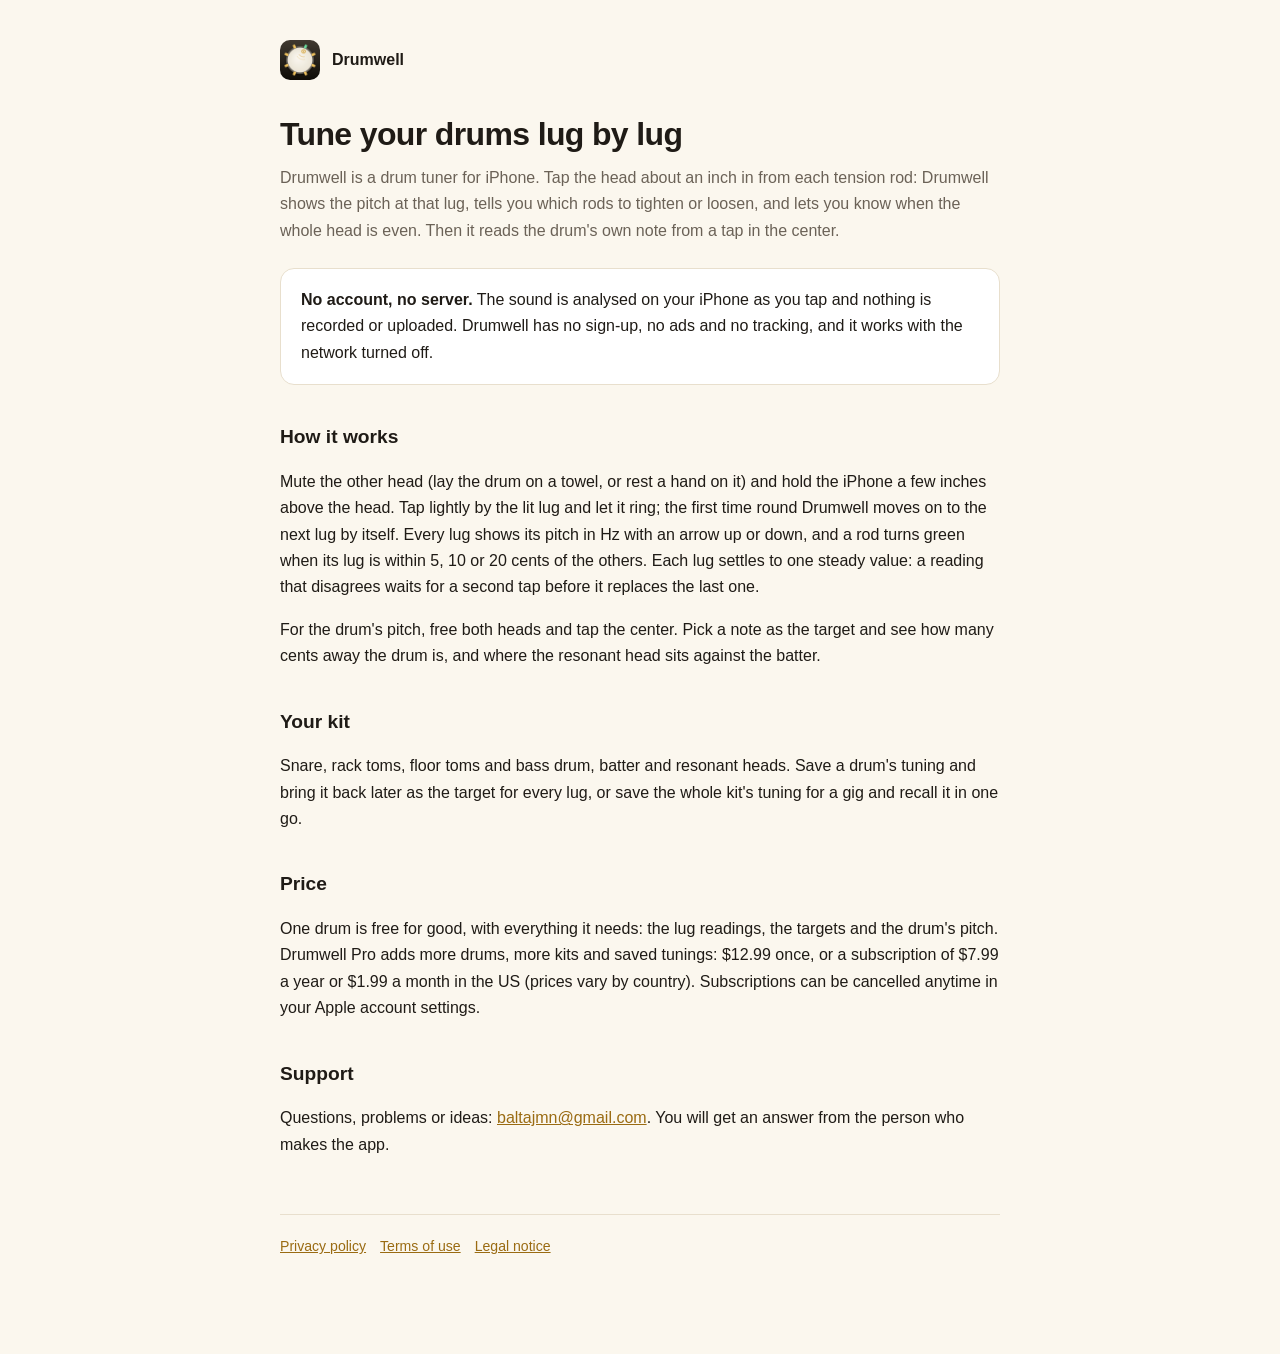
==== index.html @ eb7dcdca "Web: landing, privacy and terms Co-Authored-By: Claude Opus 5.5 <noreply@anthropic.com>" ====
<!doctype html>
<html lang="en">
<head>
<meta charset="utf-8">
<meta name="viewport" content="width=device-width, initial-scale=1">
<title>Drumwell: Drum Tuner for iPhone</title>
<meta name="description" content="Tap next to each tension rod and Drumwell shows the pitch at every lug, which rods to tighten or loosen, and the drum's note. Snare, toms and kick. No account, works offline.">
<link rel="canonical" href="https://drumwell.baltajmn.dev/">
<link rel="icon" href="/dw/icon-64.png" type="image/png">
<link rel="apple-touch-icon" href="/dw/icon-180.png">
<link rel="stylesheet" href="/dw/site.css">
</head>
<body>
<main>
<a class="brand" href="/"><img src="/dw/icon-180.png" alt="">Drumwell</a>
<h1>Tune your drums lug by lug</h1>
<p class="lede">Drumwell is a drum tuner for iPhone. Tap the head about an inch in from each tension rod: Drumwell shows the pitch at that lug, tells you which rods to tighten or loosen, and lets you know when the whole head is even. Then it reads the drum's own note from a tap in the center.</p>

<div class="box"><p><strong>No account, no server.</strong> The sound is analysed on your iPhone as you tap and nothing is recorded or uploaded. Drumwell has no sign-up, no ads and no tracking, and it works with the network turned off.</p></div>

<h2>How it works</h2>
<p>Mute the other head (lay the drum on a towel, or rest a hand on it) and hold the iPhone a few inches above the head. Tap lightly by the lit lug and let it ring; the first time round Drumwell moves on to the next lug by itself. Every lug shows its pitch in Hz with an arrow up or down, and a rod turns green when its lug is within 5, 10 or 20 cents of the others. Each lug settles to one steady value: a reading that disagrees waits for a second tap before it replaces the last one.</p>
<p>For the drum's pitch, free both heads and tap the center. Pick a note as the target and see how many cents away the drum is, and where the resonant head sits against the batter.</p>

<h2>Your kit</h2>
<p>Snare, rack toms, floor toms and bass drum, batter and resonant heads. Save a drum's tuning and bring it back later as the target for every lug, or save the whole kit's tuning for a gig and recall it in one go.</p>

<h2>Price</h2>
<p>One drum is free for good, with everything it needs: the lug readings, the targets and the drum's pitch. Drumwell Pro adds more drums, more kits and saved tunings: $12.99 once, or a subscription of $7.99 a year or $1.99 a month in the US (prices vary by country). Subscriptions can be cancelled anytime in your Apple account settings.</p>

<h2>Support</h2>
<p>Questions, problems or ideas: <a href="mailto:baltajmn@gmail.com?subject=Drumwell">baltajmn@gmail.com</a>. You will get an answer from the person who makes the app.</p>

<footer><a href="/privacy/">Privacy policy</a><a href="https://www.apple.com/legal/internet-services/itunes/dev/stdeula/">Terms of use</a><a href="/legal.html">Legal notice</a></footer>
</main>
</body>
</html>
---- dw/site.css ----
:root { --bg: #FBF7EE; --surface: #FFFFFF; --ink: #1F1B16; --muted: #6B6257; --line: #E8DFCD; --accent: #9A6B12; }
@media (prefers-color-scheme: dark) {
  :root { --bg: #161411; --surface: #211E1A; --ink: #F3ECDF; --muted: #B0A595; --line: #37312A; --accent: #E9B44C; }
}
* { box-sizing: border-box; }
body { margin: 0; padding: 40px 20px 96px; background: var(--bg); color: var(--ink);
  font: 16px/1.65 -apple-system, BlinkMacSystemFont, "Segoe UI", Roboto, Helvetica, Arial, sans-serif; }
main { max-width: 720px; margin: 0 auto; }
h1 { font-size: 2rem; font-weight: 650; letter-spacing: -0.02em; margin: 0 0 4px; }
h2 { font-size: 1.2rem; font-weight: 650; margin: 36px 0 8px; }
.brand { display: flex; align-items: center; gap: 12px; margin: 0 0 28px; text-decoration: none; color: var(--ink); font-weight: 650; }
.brand img { width: 40px; height: 40px; border-radius: 10px; }
.lede { color: var(--muted); margin: 0 0 24px; }
.box { background: var(--surface); border: 1px solid var(--line); border-radius: 14px; padding: 18px 20px; margin: 24px 0; }
.box p { margin: 0; }
table { border-collapse: collapse; width: 100%; font-size: 0.94rem; }
th, td { text-align: left; padding: 10px 12px; border-bottom: 1px solid var(--line); vertical-align: top; }
th { color: var(--muted); font-weight: 600; width: 32%; }
a { color: var(--accent); }
footer { color: var(--muted); font-size: 0.88rem; margin-top: 56px; border-top: 1px solid var(--line); padding-top: 20px; }
footer a { margin-right: 14px; }
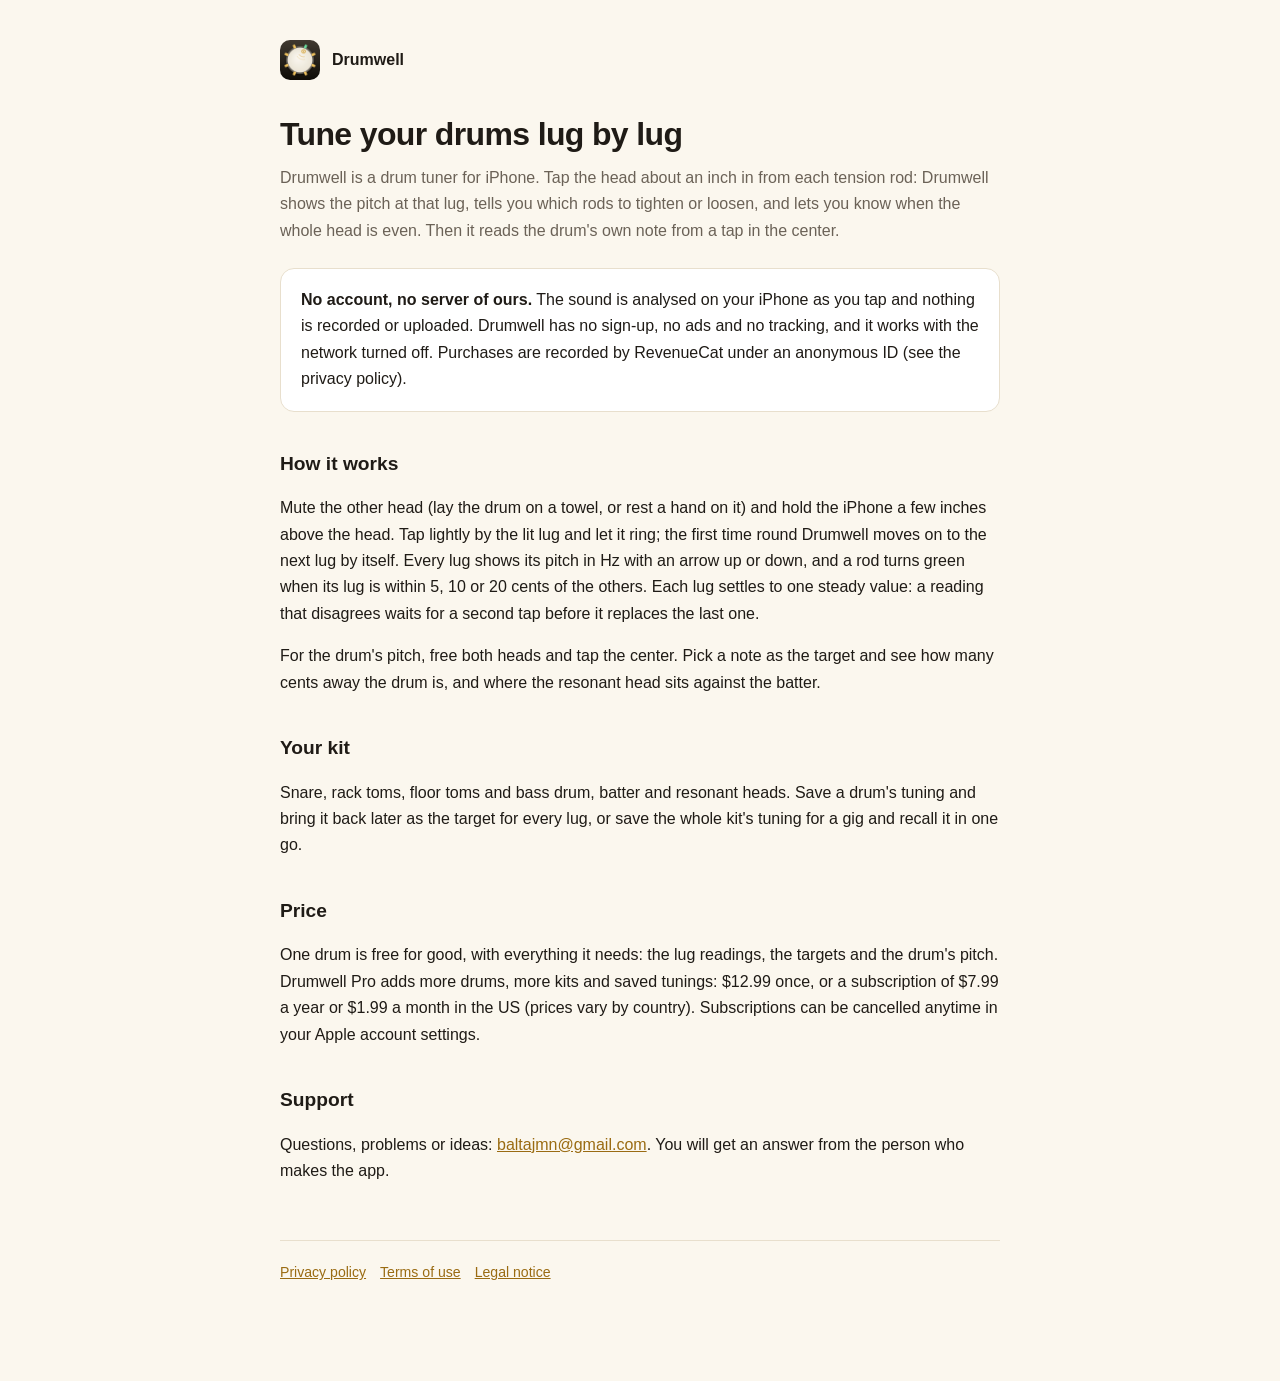
==== commit b71aecee: "Privacy: RevenueCat records purchases Co-Authored-By: Claude Opus 5.5 <noreply@anthropic.com>" ====
--- a/index.html
+++ b/index.html
@@ -16,7 +16,7 @@
 <h1>Tune your drums lug by lug</h1>
 <p class="lede">Drumwell is a drum tuner for iPhone. Tap the head about an inch in from each tension rod: Drumwell shows the pitch at that lug, tells you which rods to tighten or loosen, and lets you know when the whole head is even. Then it reads the drum's own note from a tap in the center.</p>
 
-<div class="box"><p><strong>No account, no server.</strong> The sound is analysed on your iPhone as you tap and nothing is recorded or uploaded. Drumwell has no sign-up, no ads and no tracking, and it works with the network turned off.</p></div>
+<div class="box"><p><strong>No account, no server of ours.</strong> The sound is analysed on your iPhone as you tap and nothing is recorded or uploaded. Drumwell has no sign-up, no ads and no tracking, and it works with the network turned off. Purchases are recorded by RevenueCat under an anonymous ID (see the privacy policy).</p></div>
 
 <h2>How it works</h2>
 <p>Mute the other head (lay the drum on a towel, or rest a hand on it) and hold the iPhone a few inches above the head. Tap lightly by the lit lug and let it ring; the first time round Drumwell moves on to the next lug by itself. Every lug shows its pitch in Hz with an arrow up or down, and a rod turns green when its lug is within 5, 10 or 20 cents of the others. Each lug settles to one steady value: a reading that disagrees waits for a second tap before it replaces the last one.</p>
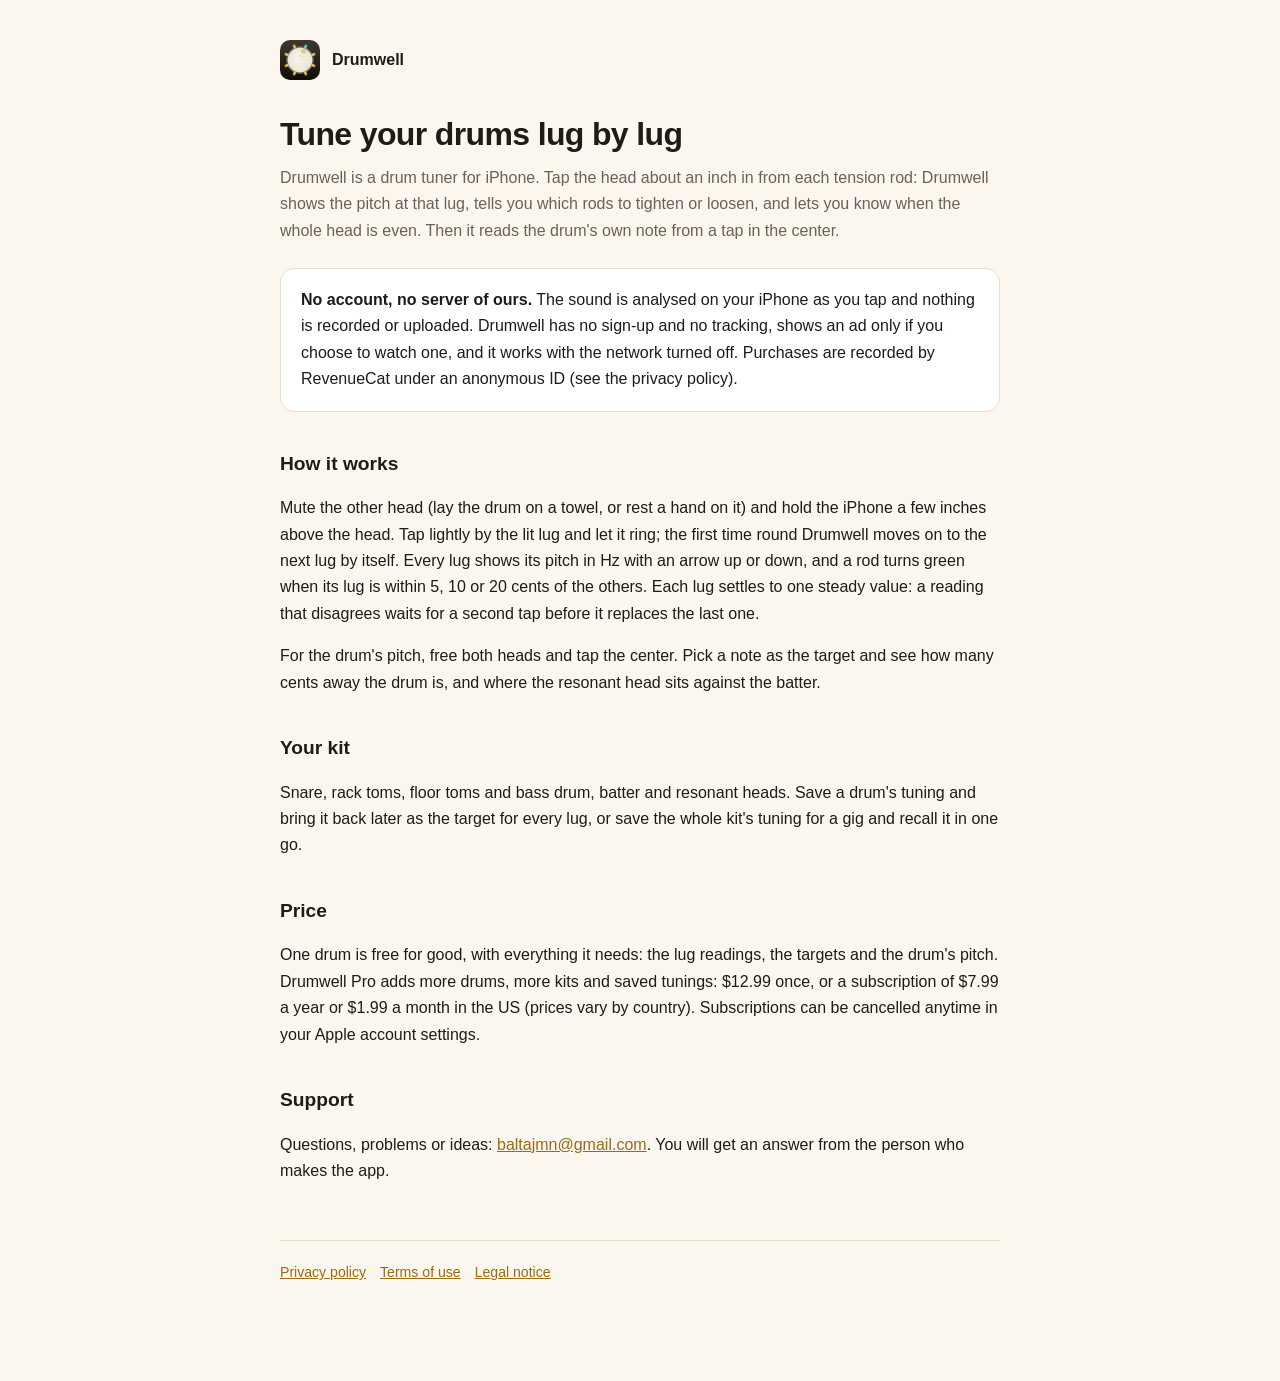
==== commit 661f90bb: "Home: no longer claims no ads (one optional rewarded ad) Co-Authored-By: Claude Sonnet 5.5 <noreply@" ====
--- a/index.html
+++ b/index.html
@@ -16,7 +16,7 @@
 <h1>Tune your drums lug by lug</h1>
 <p class="lede">Drumwell is a drum tuner for iPhone. Tap the head about an inch in from each tension rod: Drumwell shows the pitch at that lug, tells you which rods to tighten or loosen, and lets you know when the whole head is even. Then it reads the drum's own note from a tap in the center.</p>
 
-<div class="box"><p><strong>No account, no server of ours.</strong> The sound is analysed on your iPhone as you tap and nothing is recorded or uploaded. Drumwell has no sign-up, no ads and no tracking, and it works with the network turned off. Purchases are recorded by RevenueCat under an anonymous ID (see the privacy policy).</p></div>
+<div class="box"><p><strong>No account, no server of ours.</strong> The sound is analysed on your iPhone as you tap and nothing is recorded or uploaded. Drumwell has no sign-up and no tracking, shows an ad only if you choose to watch one, and it works with the network turned off. Purchases are recorded by RevenueCat under an anonymous ID (see the privacy policy).</p></div>
 
 <h2>How it works</h2>
 <p>Mute the other head (lay the drum on a towel, or rest a hand on it) and hold the iPhone a few inches above the head. Tap lightly by the lit lug and let it ring; the first time round Drumwell moves on to the next lug by itself. Every lug shows its pitch in Hz with an arrow up or down, and a rod turns green when its lug is within 5, 10 or 20 cents of the others. Each lug settles to one steady value: a reading that disagrees waits for a second tap before it replaces the last one.</p>
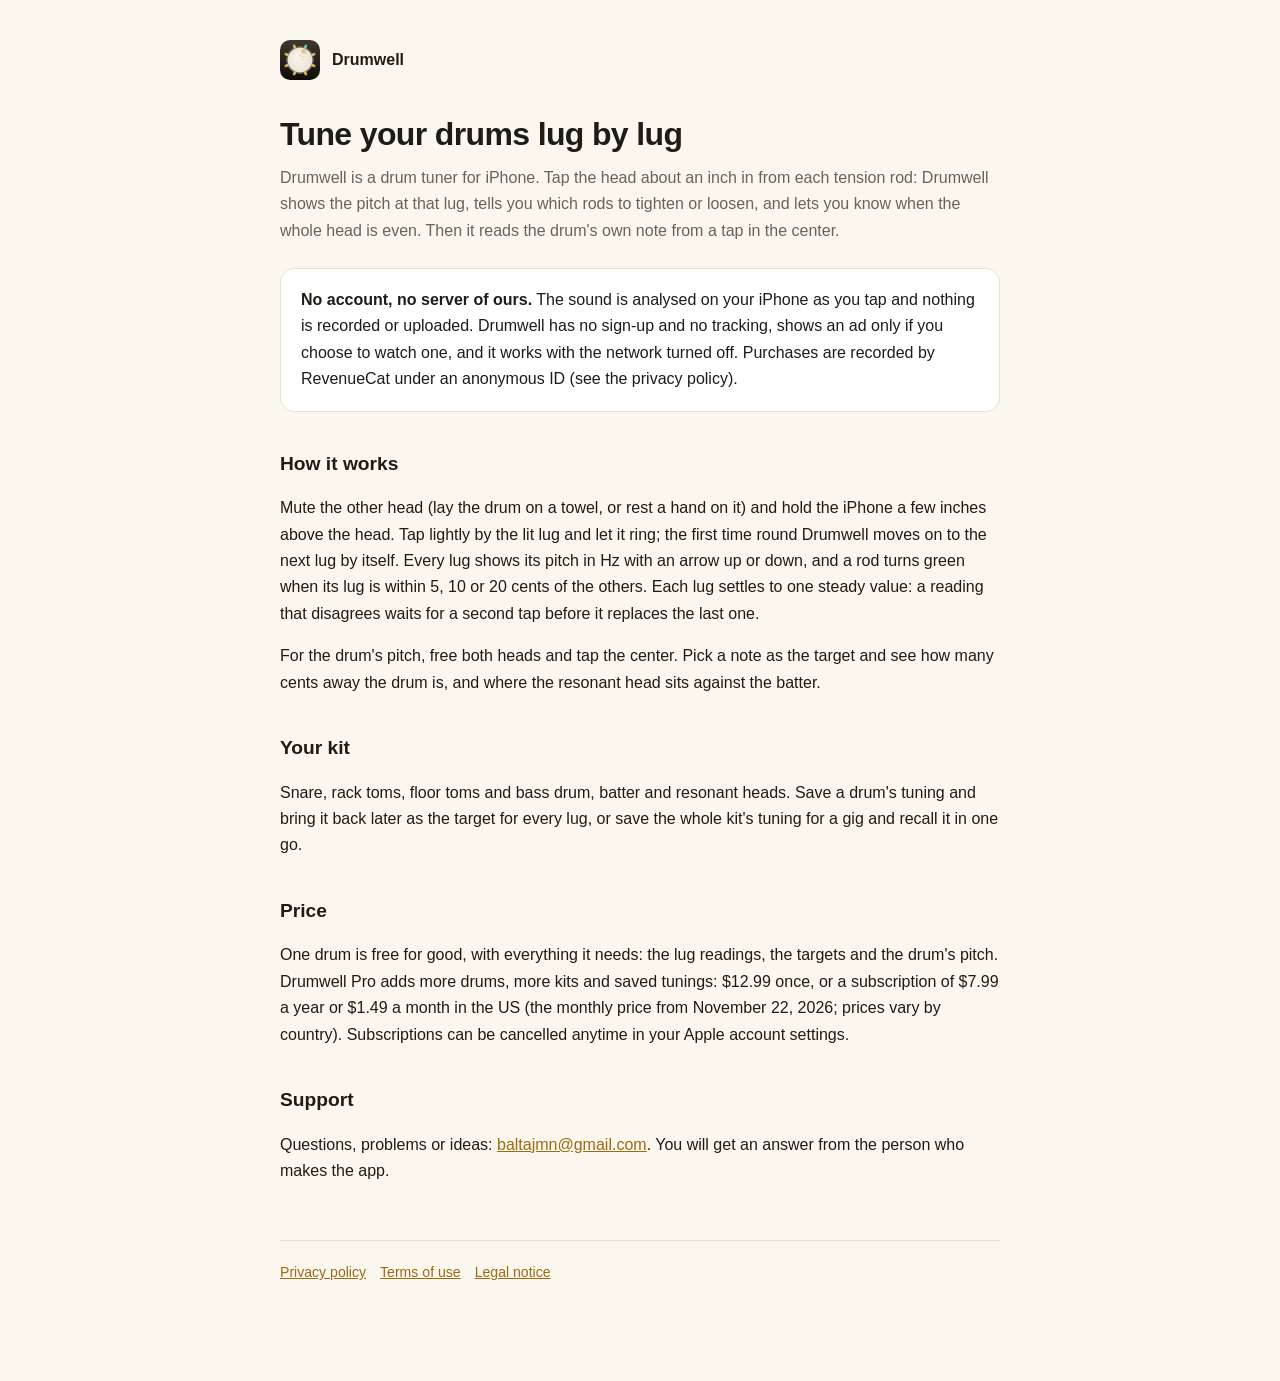
==== commit ce7548f0: "Home: monthly at $1.49 in the US from November 22, 2026 Drumwell's monthly plan drops from $1.99 to " ====
--- a/index.html
+++ b/index.html
@@ -26,7 +26,7 @@
 <p>Snare, rack toms, floor toms and bass drum, batter and resonant heads. Save a drum's tuning and bring it back later as the target for every lug, or save the whole kit's tuning for a gig and recall it in one go.</p>
 
 <h2>Price</h2>
-<p>One drum is free for good, with everything it needs: the lug readings, the targets and the drum's pitch. Drumwell Pro adds more drums, more kits and saved tunings: $12.99 once, or a subscription of $7.99 a year or $1.99 a month in the US (prices vary by country). Subscriptions can be cancelled anytime in your Apple account settings.</p>
+<p>One drum is free for good, with everything it needs: the lug readings, the targets and the drum's pitch. Drumwell Pro adds more drums, more kits and saved tunings: $12.99 once, or a subscription of $7.99 a year or $1.49 a month in the US (the monthly price from November 22, 2026; prices vary by country). Subscriptions can be cancelled anytime in your Apple account settings.</p>
 
 <h2>Support</h2>
 <p>Questions, problems or ideas: <a href="mailto:baltajmn@gmail.com?subject=Drumwell">baltajmn@gmail.com</a>. You will get an answer from the person who makes the app.</p>
